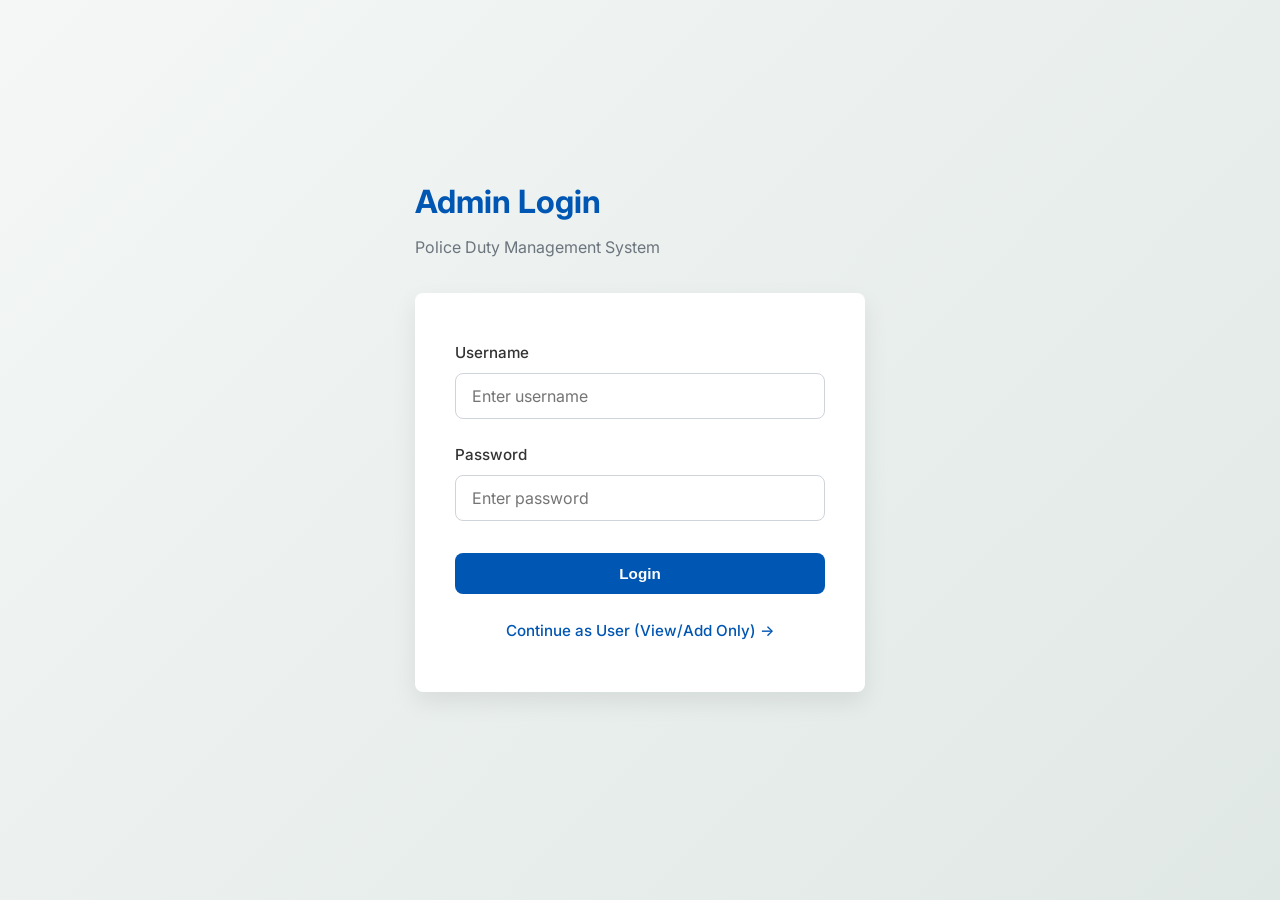
==== HTML/login.html @ b98be000 "go" ====
<!DOCTYPE html>
<html lang="en">

<head>
    <meta charset="UTF-8">
    <meta name="viewport" content="width=device-width, initial-scale=1.0">
    <title>Admin Login - Duty Management System</title>
    <!-- Google Fonts -->
    <link href="https://fonts.googleapis.com/css2?family=Inter:wght@300;400;500;600;700&display=swap" rel="stylesheet">
    <!-- Link to external CSS -->
    <link rel="stylesheet" href="style.css">
</head>

<body class="login-body">
    <div id="toast-container"></div>

    <div class="container login-container">
        <header class="header">
            <h2>Admin Login</h2>
            <p>Police Duty Management System</p>
        </header>

        <main class="card login-card">
            <form id="loginForm">
                <div class="form-group">
                    <label for="username">Username</label>
                    <input type="text" id="username" name="username" placeholder="Enter username" required>
                </div>

                <div class="form-group">
                    <label for="password">Password</label>
                    <input type="password" id="password" name="password" placeholder="Enter password" required>
                </div>

                <div class="button-group" style="margin-top: 2rem;">
                    <button type="submit" class="btn btn-primary" id="btnLogin" style="width: 100%; flex: 1 1 100%;">Login</button>
                </div>
            </form>
            
            <div style="text-align: center; margin-top: 1.5rem;">
                <a href="user.html" style="color: var(--primary-color); text-decoration: none; font-weight: 500; font-size: 0.95rem; transition: opacity 0.2s;" onmouseover="this.style.opacity='0.8'" onmouseout="this.style.opacity='1'">Continue as User (View/Add Only) &rarr;</a>
            </div>
        </main>
    </div>

    <!-- Link to external JS -->
    <script src="login.js"></script>
</body>

</html>
---- HTML/style.css ----
:root {
    --primary-color: #0056b3;
    --primary-hover: #004494;
    --secondary-color: #f8f9fa;
    --secondary-hover: #e2e6ea;
    --info-color: #17a2b8;
    --info-hover: #138496;
    --success-color: #28a745;
    --danger-color: #dc3545;
    --text-main: #333333;
    --text-muted: #6c757d;
    --bg-color: #f4f7f6;
    --card-bg: #ffffff;
    --border-color: #ced4da;
    --border-radius: 8px;
    --transition: all 0.3s ease;
    --shadow: 0 4px 6px rgba(0, 0, 0, 0.05), 0 1px 3px rgba(0, 0, 0, 0.1);
}

* {
    margin: 0;
    padding: 0;
    box-sizing: border-box;
}

body {
    font-family: 'Inter', sans-serif;
    background-color: var(--bg-color);
    color: var(--text-main);
    line-height: 1.6;
    display: flex;
    justify-content: center;
    padding: 2rem 1rem;
    min-height: 100vh;
}

.container {
    width: 100%;
    max-width: 600px;
}

.header {
    margin-bottom: 2rem;
}

.header-content {
    display: flex;
    justify-content: space-between;
    align-items: center;
    flex-wrap: wrap;
    gap: 1rem;
    text-align: left;
}

@media (max-width: 600px) {
    .header-content {
        flex-direction: column;
        text-align: center;
    }
}

.header h2 {
    font-size: 2rem;
    color: var(--primary-color);
    font-weight: 700;
    margin-bottom: 0.5rem;
}

.header p {
    color: var(--text-muted);
}

.card {
    background-color: var(--card-bg);
    border-radius: var(--border-radius);
    padding: 2rem;
    box-shadow: var(--shadow);
    margin-bottom: 2rem;
}

.form-group {
    margin-bottom: 1.5rem;
}

.form-group label {
    display: block;
    margin-bottom: 0.5rem;
    font-weight: 500;
    font-size: 0.95rem;
}

.form-group input,
.form-group select {
    width: 100%;
    padding: 0.75rem 1rem;
    font-size: 1rem;
    font-family: 'Inter', sans-serif;
    border: 1px solid var(--border-color);
    border-radius: var(--border-radius);
    transition: var(--transition);
    outline: none;
    background-color: #fff;
}

.form-group input:focus,
.form-group select:focus {
    border-color: var(--primary-color);
    box-shadow: 0 0 0 3px rgba(0, 86, 179, 0.1);
}

.select-wrapper {
    position: relative;
}

.select-wrapper::after {
    content: '\25BC';
    font-size: 0.8rem;
    color: var(--text-muted);
    position: absolute;
    right: 1rem;
    top: 50%;
    transform: translateY(-50%);
    pointer-events: none;
}

.form-group select {
    appearance: none;
    -webkit-appearance: none;
    -moz-appearance: none;
}

.button-group {
    display: flex;
    flex-wrap: wrap;
    gap: 0.75rem;
    margin-top: 2rem;
}

.btn {
    padding: 0.75rem 1.25rem;
    font-size: 0.95rem;
    font-weight: 600;
    border: none;
    border-radius: var(--border-radius);
    cursor: pointer;
    transition: var(--transition);
    display: inline-flex;
    align-items: center;
    justify-content: center;
    flex: 1 1 calc(50% - 0.75rem);
}

.btn:active {
    transform: translateY(1px);
}

.btn-primary {
    background-color: var(--primary-color);
    color: white;
}

.btn-primary:hover {
    background-color: var(--primary-hover);
}

.btn-outline {
    background-color: transparent;
    color: var(--text-main);
    border: 1px solid var(--border-color);
}

.btn-outline:hover {
    background-color: var(--secondary-hover);
}

.btn-info {
    background-color: var(--info-color);
    color: white;
}

.btn-info:hover {
    background-color: var(--info-hover);
}

/* Report Section */
.report-section {
    opacity: 1;
    transition: opacity 0.5s ease;
}

.report-section.hidden {
    display: none;
    opacity: 0;
}

.report-header {
    display: flex;
    justify-content: space-between;
    align-items: center;
    margin-bottom: 1rem;
    border-bottom: 2px solid var(--border-color);
    padding-bottom: 0.5rem;
    flex-wrap: wrap;
    gap: 1rem;
}

.report-header h3 {
    font-size: 1.5rem;
    color: var(--text-main);
}

.filter-group {
    display: flex;
    align-items: center;
    gap: 0.75rem;
}

.filter-group label {
    font-weight: 500;
    font-size: 0.95rem;
    white-space: nowrap;
}

.filter-group .select-wrapper {
    width: 200px;
}

.filter-group select {
    padding: 0.5rem 2rem 0.5rem 0.75rem;
}

@media (max-width: 600px) {
    .report-header {
        flex-direction: column;
        align-items: stretch;
        gap: 1rem;
    }
    .filter-group {
        flex-direction: column;
        align-items: stretch;
    }
    .filter-group .select-wrapper {
        width: 100%;
    }
}

.report-card {
    background: var(--card-bg);
    border-radius: var(--border-radius);
    padding: 1.5rem;
    margin-bottom: 1rem;
    box-shadow: var(--shadow);
    border-left: 4px solid var(--primary-color);
    transition: transform 0.2s ease;
}

.report-card:hover {
    transform: translateY(-2px);
}

.report-card-header {
    font-size: 1.1rem;
    font-weight: 600;
    color: var(--primary-color);
    margin-bottom: 0.75rem;
    display: flex;
    justify-content: space-between;
    align-items: center;
}

.report-card-actions {
    display: flex;
    gap: 0.5rem;
}

.action-btn {
    display: inline-flex;
    align-items: center;
    gap: 0.4rem;
    padding: 0.4rem 0.8rem;
    font-size: 0.85rem;
    font-weight: 600;
    font-family: 'Inter', sans-serif;
    border-radius: 6px;
    cursor: pointer;
    transition: all 0.2s ease;
    border: 1px solid transparent;
}

.action-btn svg {
    margin-top: -1px;
}

.edit-btn {
    background-color: transparent;
    color: var(--primary-color);
    border-color: var(--primary-color);
}

.edit-btn:hover {
    background-color: var(--primary-color);
    color: white;
}

.delete-btn {
    background-color: #fee2e2;
    color: var(--danger-color);
}

.delete-btn:hover {
    background-color: var(--danger-color);
    color: white;
}

.report-card-body p {
    margin-bottom: 0.5rem;
    font-size: 0.95rem;
}

.report-card-body p:last-child {
    margin-bottom: 0;
}

.report-card-body strong {
    color: var(--text-muted);
    font-weight: 600;
    width: 80px;
    display: inline-block;
}

.loader-container {
    display: flex;
    flex-direction: column;
    align-items: center;
    justify-content: center;
    padding: 2rem 0;
}

.loader {
    border: 4px solid #f3f3f3;
    border-top: 4px solid var(--primary-color);
    border-radius: 50%;
    width: 40px;
    height: 40px;
    animation: spin 1s linear infinite;
    margin-bottom: 1rem;
}

@keyframes spin {
    0% {
        transform: rotate(0deg);
    }

    100% {
        transform: rotate(360deg);
    }
}

.error-message {
    color: var(--danger-color);
    text-align: center;
    padding: 1rem;
    background: #f8d7da;
    border-radius: var(--border-radius);
    border: 1px solid #f5c6cb;
}

.empty-message {
    text-align: center;
    color: var(--text-muted);
    padding: 2rem;
    font-style: italic;
}

/* Toast Notifications */
#toast-container {
    position: fixed;
    top: 20px;
    right: 20px;
    z-index: 9999;
    display: flex;
    flex-direction: column;
    gap: 10px;
}

.toast {
    background-color: var(--card-bg);
    color: var(--text-main);
    padding: 1rem 1.5rem;
    border-radius: var(--border-radius);
    box-shadow: 0 4px 12px rgba(0, 0, 0, 0.15);
    display: flex;
    align-items: center;
    justify-content: space-between;
    min-width: 250px;
    transform: translateX(120%);
    opacity: 0;
    transition: all 0.3s cubic-bezier(0.68, -0.55, 0.265, 1.55);
}

.toast.show {
    transform: translateX(0);
    opacity: 1;
}

.toast.success {
    border-left: 4px solid var(--success-color);
}

.toast.error {
    border-left: 4px solid var(--danger-color);
}

.toast.info {
    border-left: 4px solid var(--info-color);
}

/* Modal Styles */
.modal {
    position: fixed;
    top: 0;
    left: 0;
    width: 100%;
    height: 100%;
    background-color: rgba(0, 0, 0, 0.5);
    display: flex;
    align-items: center;
    justify-content: center;
    z-index: 1000;
    opacity: 1;
    visibility: visible;
    transition: all 0.3s ease;
    backdrop-filter: blur(4px);
}

.modal.hidden {
    opacity: 0;
    visibility: hidden;
    pointer-events: none;
}

.modal-content {
    width: 100%;
    max-width: 500px;
    margin: 1rem;
    transform: translateY(0);
    transition: transform 0.3s ease;
}

.modal.hidden .modal-content {
    transform: translateY(-20px);
}

.modal-header {
    display: flex;
    justify-content: space-between;
    align-items: center;
    margin-bottom: 1.5rem;
    border-bottom: 1px solid var(--border-color);
    padding-bottom: 1rem;
}

.modal-header h3 {
    color: var(--primary-color);
    font-size: 1.25rem;
}

.close-btn {
    background: none;
    border: none;
    font-size: 1.5rem;
    cursor: pointer;
    color: var(--text-muted);
    transition: color 0.2s;
}

.close-btn:hover {
    color: var(--danger-color);
}

@media (max-width: 480px) {
    .btn {
        flex: 1 1 100%;
    }
}

/* Login Page Styles */
.login-body {
    background: linear-gradient(135deg, #f4f7f6 0%, #e0e8e5 100%);
    display: flex;
    align-items: center;
    justify-content: center;
    min-height: 100vh;
}

.login-container {
    max-width: 450px;
}

.login-card {
    padding: 3rem 2.5rem;
    box-shadow: 0 10px 25px rgba(0,0,0,0.08);
}

.btn-logout {
    padding: 0.5rem 1rem;
    font-size: 0.85rem;
    border-color: var(--danger-color);
    color: var(--danger-color);
    flex: 0 1 auto;
}

.btn-logout:hover {
    background-color: var(--danger-color);
    color: white;
}
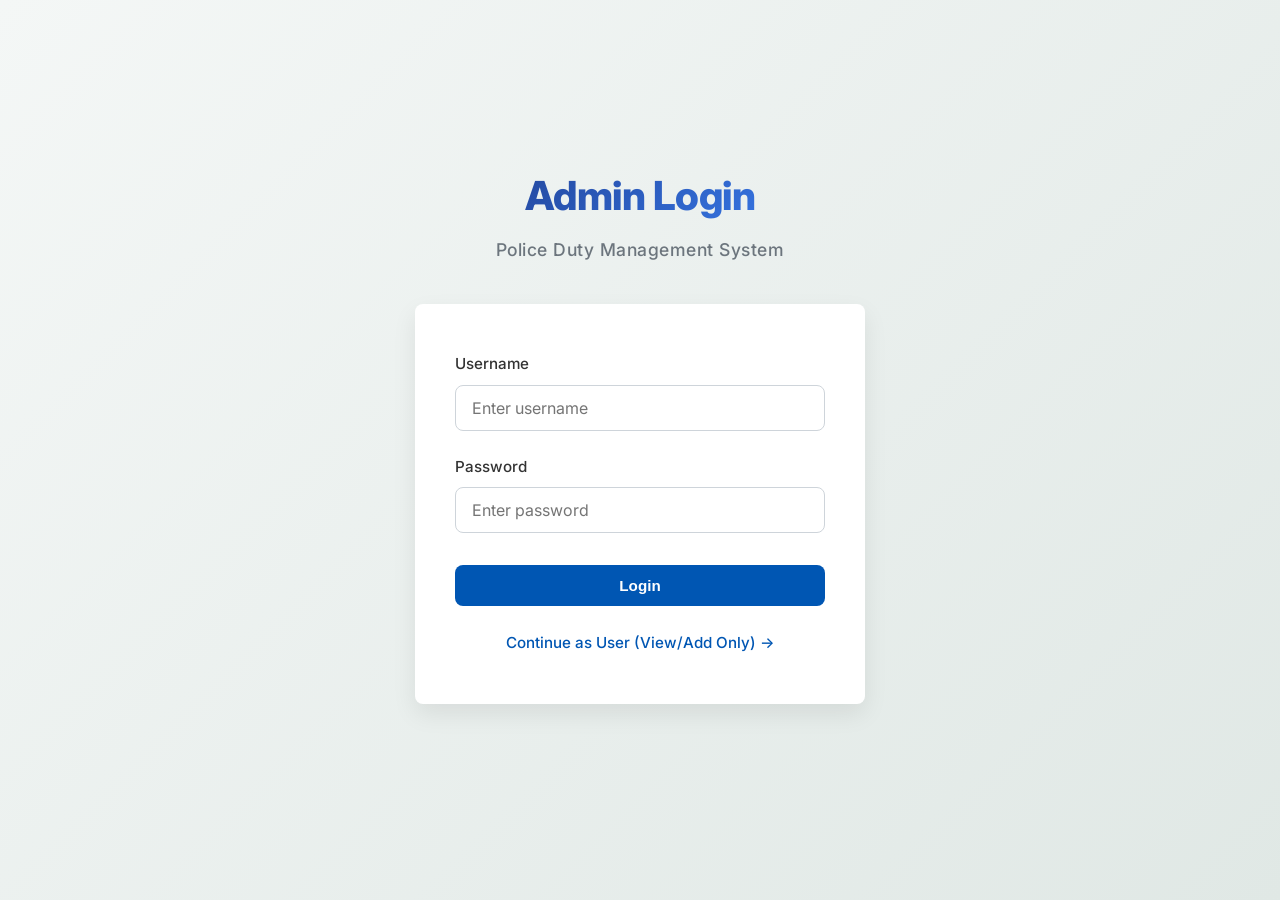
==== commit f42e0673: "go" ====
--- a/HTML/login.html
+++ b/HTML/login.html
@@ -15,7 +15,7 @@
     <div id="toast-container"></div>
 
     <div class="container login-container">
-        <header class="header">
+        <header class="login-header">
             <h2>Admin Login</h2>
             <p>Police Duty Management System</p>
         </header>
@@ -32,13 +32,13 @@
                     <input type="password" id="password" name="password" placeholder="Enter password" required>
                 </div>
 
-                <div class="button-group" style="margin-top: 2rem;">
-                    <button type="submit" class="btn btn-primary" id="btnLogin" style="width: 100%; flex: 1 1 100%;">Login</button>
+                <div class="button-group login-form-actions">
+                    <button type="submit" class="btn btn-primary btn-login" id="btnLogin">Login</button>
                 </div>
             </form>
             
-            <div style="text-align: center; margin-top: 1.5rem;">
-                <a href="user.html" style="color: var(--primary-color); text-decoration: none; font-weight: 500; font-size: 0.95rem; transition: opacity 0.2s;" onmouseover="this.style.opacity='0.8'" onmouseout="this.style.opacity='1'">Continue as User (View/Add Only) &rarr;</a>
+            <div class="login-links">
+                <a href="index.html" class="user-link" onclick="sessionStorage.setItem('isUserLoggedIn', 'true')">Continue as User (View/Add Only) &rarr;</a>
             </div>
         </main>
     </div>
--- a/HTML/style.css
+++ b/HTML/style.css
@@ -52,6 +52,15 @@
     text-align: left;
 }
 
+#headerActions {
+    display: flex;
+    gap: 0.5rem;
+}
+
+.d-none {
+    display: none;
+}
+
 @media (max-width: 600px) {
     .header-content {
         flex-direction: column;
@@ -124,9 +133,9 @@
 }
 
 .form-group select {
-    appearance: none;
     -webkit-appearance: none;
     -moz-appearance: none;
+    appearance: none;
 }
 
 .button-group {
@@ -235,10 +244,12 @@
         align-items: stretch;
         gap: 1rem;
     }
+
     .filter-group {
         flex-direction: column;
         align-items: stretch;
     }
+
     .filter-group .select-wrapper {
         width: 100%;
     }
@@ -430,6 +441,7 @@
     opacity: 1;
     visibility: visible;
     transition: all 0.3s ease;
+    -webkit-backdrop-filter: blur(4px);
     backdrop-filter: blur(4px);
 }
 
@@ -478,6 +490,10 @@
     color: var(--danger-color);
 }
 
+.modal .button-group {
+    margin-top: 1.5rem;
+}
+
 @media (max-width: 480px) {
     .btn {
         flex: 1 1 100%;
@@ -485,6 +501,28 @@
 }
 
 /* Login Page Styles */
+.login-header {
+    text-align: center;
+    margin-bottom: 2.5rem;
+}
+
+.login-header h2 {
+    font-size: 2.5rem;
+    font-weight: 800;
+    background: linear-gradient(135deg, #1e3a8a 0%, #3b82f6 100%);
+    -webkit-background-clip: text;
+    -webkit-text-fill-color: transparent;
+    margin-bottom: 0.5rem;
+    letter-spacing: -0.5px;
+}
+
+.login-header p {
+    color: var(--text-muted);
+    font-size: 1.1rem;
+    font-weight: 500;
+    letter-spacing: 0.5px;
+}
+
 .login-body {
     background: linear-gradient(135deg, #f4f7f6 0%, #e0e8e5 100%);
     display: flex;
@@ -499,7 +537,7 @@
 
 .login-card {
     padding: 3rem 2.5rem;
-    box-shadow: 0 10px 25px rgba(0,0,0,0.08);
+    box-shadow: 0 10px 25px rgba(0, 0, 0, 0.08);
 }
 
 .btn-logout {
@@ -513,4 +551,57 @@
 .btn-logout:hover {
     background-color: var(--danger-color);
     color: white;
+}
+
+.login-form-actions {
+    margin-top: 2rem;
+}
+
+.btn-login {
+    width: 100%;
+    flex: 1 1 100%;
+}
+
+.login-links {
+    text-align: center;
+    margin-top: 1.5rem;
+}
+
+.user-link {
+    color: var(--primary-color);
+    text-decoration: none;
+    font-weight: 500;
+    font-size: 0.95rem;
+    transition: opacity 0.2s;
+}
+
+.user-link:hover {
+    opacity: 0.8;
+}
+
+.btn-admin-login {
+    text-decoration: none;
+    padding: 0.5rem 1.2rem;
+    background: linear-gradient(135deg, #1e3a8a 0%, #3b82f6 100%);
+    color: white;
+    border-radius: 50px;
+    box-shadow: 0 4px 15px rgba(59, 130, 246, 0.4);
+    font-weight: 600;
+    font-size: 0.9rem;
+    display: inline-flex;
+    align-items: center;
+    justify-content: center;
+    transition: all 0.3s cubic-bezier(0.25, 0.8, 0.25, 1);
+    border: none;
+}
+
+.btn-admin-login:hover {
+    transform: translateY(-2px);
+    box-shadow: 0 6px 20px rgba(59, 130, 246, 0.6);
+    color: white;
+}
+
+.btn-admin-login:active {
+    transform: translateY(1px);
+    box-shadow: 0 2px 10px rgba(59, 130, 246, 0.4);
 }
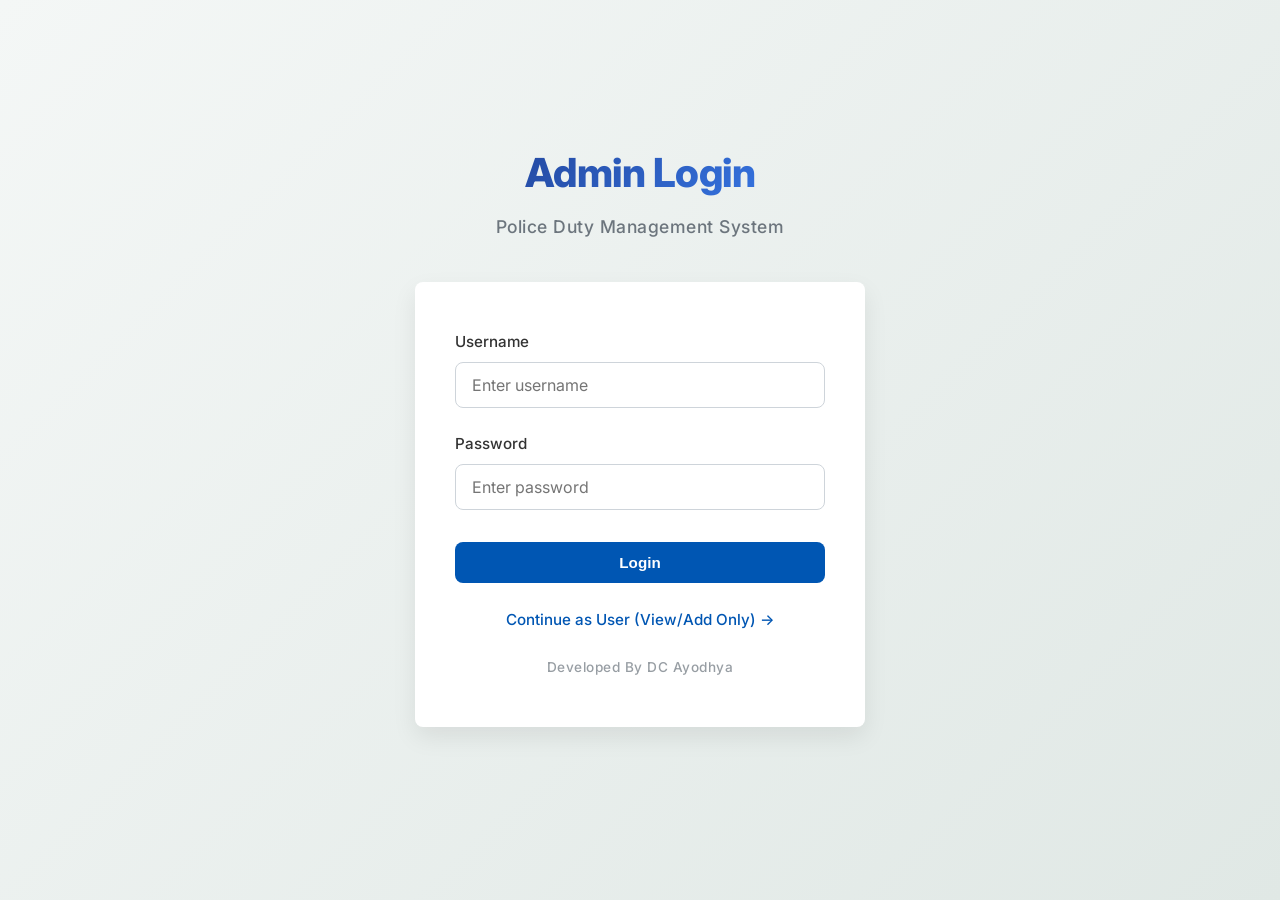
==== commit e7ecb5e5: "go" ====
--- a/HTML/login.html
+++ b/HTML/login.html
@@ -39,6 +39,7 @@
             
             <div class="login-links">
                 <a href="index.html" class="user-link" onclick="sessionStorage.setItem('isUserLoggedIn', 'true')">Continue as User (View/Add Only) &rarr;</a>
+                <p class="developer-credit">Developed By DC Ayodhya</p>
             </div>
         </main>
     </div>
--- a/HTML/style.css
+++ b/HTML/style.css
@@ -511,6 +511,7 @@
     font-weight: 800;
     background: linear-gradient(135deg, #1e3a8a 0%, #3b82f6 100%);
     -webkit-background-clip: text;
+    background-clip: text;
     -webkit-text-fill-color: transparent;
     margin-bottom: 0.5rem;
     letter-spacing: -0.5px;
@@ -577,6 +578,15 @@
 
 .user-link:hover {
     opacity: 0.8;
+}
+
+.developer-credit {
+    margin-top: 1.5rem;
+    font-size: 0.85rem;
+    color: var(--text-muted);
+    font-weight: 500;
+    opacity: 0.7;
+    letter-spacing: 0.5px;
 }
 
 .btn-admin-login {
@@ -604,4 +614,8 @@
 .btn-admin-login:active {
     transform: translateY(1px);
     box-shadow: 0 2px 10px rgba(59, 130, 246, 0.4);
+}
+
+.btn-admin-login svg {
+    margin-right: 6px;
 }
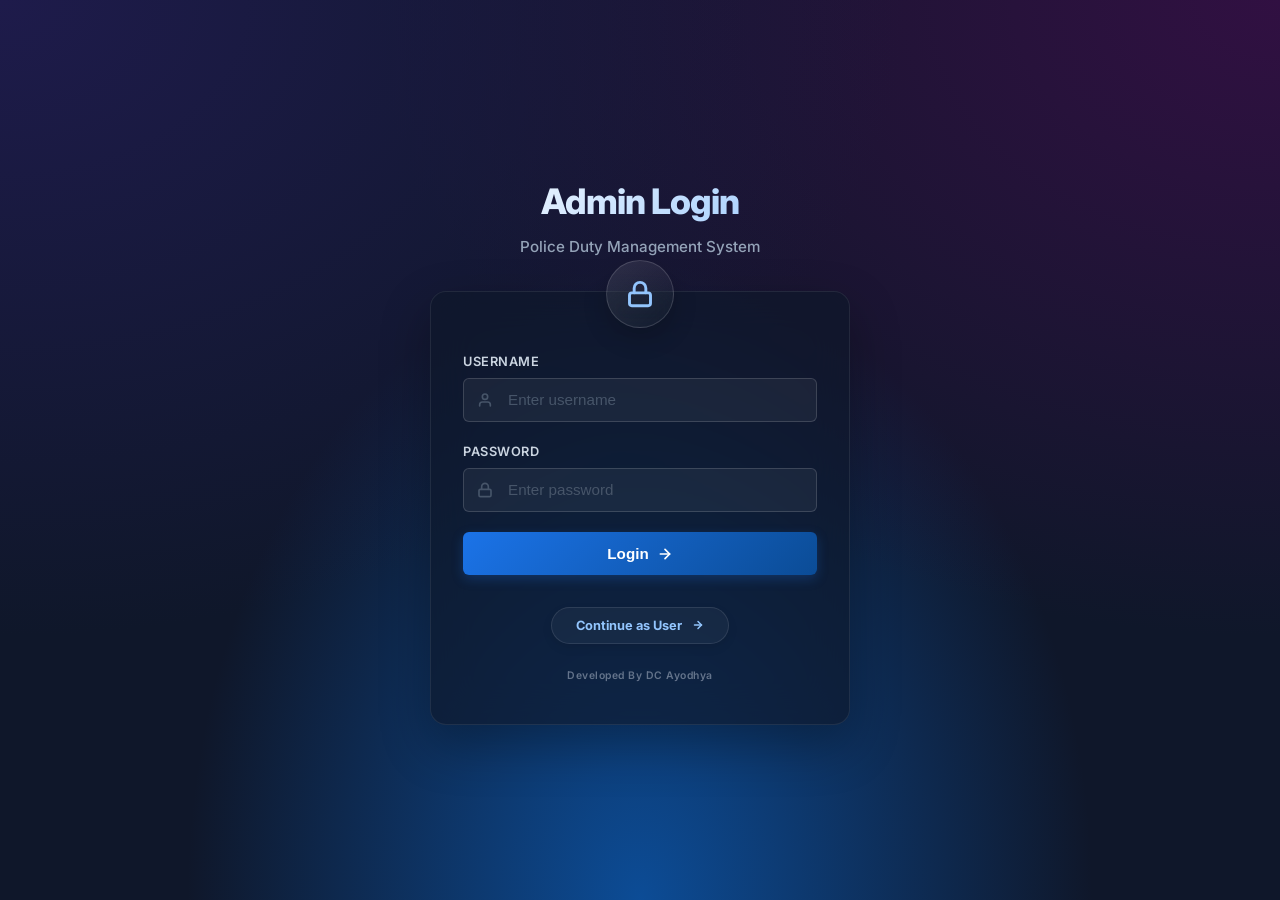
==== commit 4cfe7db0: "go" ====
--- a/HTML/login.html
+++ b/HTML/login.html
@@ -6,7 +6,7 @@
     <meta name="viewport" content="width=device-width, initial-scale=1.0">
     <title>Admin Login - Duty Management System</title>
     <!-- Google Fonts -->
-    <link href="https://fonts.googleapis.com/css2?family=Inter:wght@300;400;500;600;700&display=swap" rel="stylesheet">
+    <link href="https://fonts.googleapis.com/css2?family=Inter:wght@300;400;500;600;700;800&display=swap" rel="stylesheet">
     <!-- Link to external CSS -->
     <link rel="stylesheet" href="style.css">
 </head>
@@ -14,31 +14,72 @@
 <body class="login-body">
     <div id="toast-container"></div>
 
-    <div class="container login-container">
+    <div class="login-container">
         <header class="login-header">
             <h2>Admin Login</h2>
             <p>Police Duty Management System</p>
         </header>
 
-        <main class="card login-card">
+        <main class="login-card">
+            <!-- Pulsing Protective Emblem -->
+            <div class="login-badge" title="Secure Admin Access">
+                <svg xmlns="http://www.w3.org/2000/svg" width="28" height="28" viewBox="0 0 24 24" fill="none"
+                    stroke="currentColor" stroke-width="2.5" stroke-linecap="round" stroke-linejoin="round">
+                    <rect x="3" y="11" width="18" height="11" rx="2" ry="2"></rect>
+                    <path d="M7 11V7a5 5 0 0 1 10 0v4"></path>
+                </svg>
+            </div>
+
             <form id="loginForm">
                 <div class="form-group">
                     <label for="username">Username</label>
-                    <input type="text" id="username" name="username" placeholder="Enter username" required>
+                    <div class="input-icon-wrapper">
+                        <input type="text" id="username" name="username" placeholder="Enter username" required>
+                        <svg xmlns="http://www.w3.org/2000/svg" width="16" height="16" viewBox="0 0 24 24" fill="none"
+                            stroke="currentColor" stroke-width="2.5" stroke-linecap="round" stroke-linejoin="round"
+                            class="input-icon">
+                            <path d="M20 21v-2a4 4 0 0 0-4-4H8a4 4 0 0 0-4 4v2"></path>
+                            <circle cx="12" cy="7" r="4"></circle>
+                        </svg>
+                    </div>
                 </div>
 
                 <div class="form-group">
                     <label for="password">Password</label>
-                    <input type="password" id="password" name="password" placeholder="Enter password" required>
+                    <div class="input-icon-wrapper">
+                        <input type="password" id="password" name="password" placeholder="Enter password" required>
+                        <svg xmlns="http://www.w3.org/2000/svg" width="16" height="16" viewBox="0 0 24 24" fill="none"
+                            stroke="currentColor" stroke-width="2.5" stroke-linecap="round" stroke-linejoin="round"
+                            class="input-icon">
+                            <rect x="3" y="11" width="18" height="11" rx="2" ry="2"></rect>
+                            <path d="M7 11V7a5 5 0 0 1 10 0v4"></path>
+                        </svg>
+                    </div>
                 </div>
 
-                <div class="button-group login-form-actions">
-                    <button type="submit" class="btn btn-primary btn-login" id="btnLogin">Login</button>
+                <div class="login-form-actions">
+                    <button type="submit" class="btn-login" id="btnLogin">
+                        Login
+                        <svg xmlns="http://www.w3.org/2000/svg" width="16" height="16" viewBox="0 0 24 24" fill="none"
+                            stroke="currentColor" stroke-width="2.5" stroke-linecap="round" stroke-linejoin="round"
+                            style="margin-left: 8px;">
+                            <line x1="5" y1="12" x2="19" y2="12"></line>
+                            <polyline points="12 5 19 12 12 19"></polyline>
+                        </svg>
+                    </button>
                 </div>
             </form>
-            
+
             <div class="login-links">
-                <a href="index.html" class="user-link" onclick="sessionStorage.setItem('isUserLoggedIn', 'true')">Continue as User (View/Add Only) &rarr;</a>
+                <a href="index.html" class="user-link" onclick="sessionStorage.setItem('isUserLoggedIn', 'true')">
+                    Continue as User
+                    <svg xmlns="http://www.w3.org/2000/svg" width="12" height="12" viewBox="0 0 24 24" fill="none"
+                        stroke="currentColor" stroke-width="3" stroke-linecap="round" stroke-linejoin="round"
+                        style="margin-left: 4px;">
+                        <line x1="5" y1="12" x2="19" y2="12"></line>
+                        <polyline points="12 5 19 12 12 19"></polyline>
+                    </svg>
+                </a>
                 <p class="developer-credit">Developed By DC Ayodhya</p>
             </div>
         </main>
@@ -48,4 +89,4 @@
     <script src="login.js"></script>
 </body>
 
-</html>
+</html>
--- a/HTML/style.css
+++ b/HTML/style.css
@@ -1,20 +1,23 @@
 :root {
-    --primary-color: #0056b3;
-    --primary-hover: #004494;
-    --secondary-color: #f8f9fa;
-    --secondary-hover: #e2e6ea;
-    --info-color: #17a2b8;
-    --info-hover: #138496;
-    --success-color: #28a745;
-    --danger-color: #dc3545;
-    --text-main: #333333;
+    --primary-color: #0b4c96; /* Dark corporate blue */
+    --primary-hover: #083b75;
+    --primary-light: rgba(11, 76, 150, 0.08);
+    --secondary-color: #f8fafc;
+    --secondary-hover: #f1f5f9;
+    --info-color: #1b73e8; /* Vibrant Google/CEIR active blue */
+    --info-hover: #155cb0;
+    --success-color: #28a745; /* Clean green matching screenshot */
+    --success-hover: #218838;
+    --danger-color: #ef4444;
+    --danger-hover: #dc2626;
+    --text-main: #212529; /* Dark gray for high contrast */
     --text-muted: #6c757d;
-    --bg-color: #f4f7f6;
+    --bg-color: #f5f6f9; /* Soft background */
     --card-bg: #ffffff;
     --border-color: #ced4da;
-    --border-radius: 8px;
-    --transition: all 0.3s ease;
-    --shadow: 0 4px 6px rgba(0, 0, 0, 0.05), 0 1px 3px rgba(0, 0, 0, 0.1);
+    --border-radius: 6px;
+    --transition: all 0.2s ease-in-out;
+    --shadow: 0 2px 4px rgba(0, 0, 0, 0.04);
 }
 
 * {
@@ -27,195 +30,560 @@
     font-family: 'Inter', sans-serif;
     background-color: var(--bg-color);
     color: var(--text-main);
-    line-height: 1.6;
-    display: flex;
+    line-height: 1.5;
+    min-height: 100vh;
+    overflow-x: hidden;
+}
+
+/* ==========================================================================
+   Dashboard App Layout
+   ========================================================================== */
+
+.app-layout {
+    display: flex;
+    flex-direction: column;
+    min-height: 100vh;
+    transition: var(--transition);
+}
+
+/* Desktop layout adjustment when sidebar is visible */
+@media (min-width: 992px) {
+    .app-layout {
+        padding-left: 280px; /* Space for the persistent left sidebar */
+    }
+}
+
+/* ==========================================================================
+   Left Sidebar Navigation (CEIR Dark Blue Theme)
+   ========================================================================== */
+
+.sidebar {
+    position: fixed;
+    top: 0;
+    left: -280px; /* Hidden by default on mobile/tablet */
+    width: 280px;
+    height: 100%;
+    background-color: var(--primary-color);
+    z-index: 2000;
+    transition: all 0.3s cubic-bezier(0.16, 1, 0.3, 1);
+    display: flex;
+    flex-direction: column;
+    box-shadow: 4px 0 15px rgba(0, 0, 0, 0.05);
+}
+
+@media (min-width: 992px) {
+    .sidebar {
+        left: 0; /* Permanently open on desktop */
+    }
+}
+
+.sidebar.open {
+    left: 0; /* Slides open on mobile */
+}
+
+/* Sidebar Logo & Branding */
+.sidebar-logo {
+    display: flex;
+    align-items: center;
+    gap: 0.75rem;
+    padding: 1.5rem;
+    background-color: rgba(0, 0, 0, 0.15);
+    border-bottom: 1px solid rgba(255, 255, 255, 0.08);
+}
+
+.logo-icon {
+    font-size: 1.8rem;
+    background: #ffffff;
+    width: 42px;
+    height: 42px;
+    border-radius: 50%;
+    display: flex;
+    align-items: center;
     justify-content: center;
-    padding: 2rem 1rem;
-    min-height: 100vh;
-}
-
-.container {
+    box-shadow: 0 2px 6px rgba(0, 0, 0, 0.1);
+}
+
+.logo-text h2 {
+    font-size: 1.05rem;
+    font-weight: 800;
+    color: #ffffff;
+    letter-spacing: 0.2px;
+    line-height: 1.2;
+}
+
+.logo-text p {
+    font-size: 0.75rem;
+    color: rgba(255, 255, 255, 0.7);
+    font-weight: 500;
+}
+
+/* Sidebar Navigation Items */
+.sidebar-menu {
+    list-style: none;
+    display: flex;
+    flex-direction: column;
+    padding: 1.5rem 0.75rem;
+    gap: 0.4rem;
+    height: 100%;
+}
+
+.sidebar-item {
+    display: flex;
+    align-items: center;
+    gap: 0.85rem;
+    padding: 0.8rem 1.25rem;
+    border-radius: 4px;
+    color: rgba(255, 255, 255, 0.8);
+    text-decoration: none;
+    font-weight: 500;
+    font-size: 0.9rem;
+    cursor: pointer;
+    transition: var(--transition);
+    background: transparent;
+    border: none;
+    text-align: left;
+}
+
+.sidebar-item svg {
+    opacity: 0.8;
+}
+
+.sidebar-item:hover {
+    background-color: rgba(255, 255, 255, 0.07);
+    color: #ffffff;
+    padding-left: 1.5rem;
+}
+
+.sidebar-item.active {
+    background-color: var(--info-color); /* Light vibrant blue active key */
+    color: #ffffff;
+    font-weight: 700;
+}
+
+.sidebar-item.active svg {
+    opacity: 1;
+}
+
+/* Left Sidebar Background Overlay (Mobile Only) */
+.sidebar-overlay {
+    position: fixed;
+    top: 0;
+    left: 0;
     width: 100%;
-    max-width: 600px;
-}
-
-.header {
+    height: 100%;
+    background-color: rgba(0, 0, 0, 0.4);
+    z-index: 1999;
+    opacity: 0;
+    visibility: hidden;
+    transition: var(--transition);
+}
+
+.sidebar-overlay.show {
+    opacity: 1;
+    visibility: visible;
+}
+
+/* ==========================================================================
+   Top Header Bar
+   ========================================================================== */
+
+.top-header {
+    background-color: #ffffff;
+    border-bottom: 1px solid #e2e8f0;
+    height: 70px;
+    padding: 0 2rem;
+    display: flex;
+    justify-content: space-between;
+    align-items: center;
+    position: sticky;
+    top: 0;
+    z-index: 1000;
+}
+
+.header-left {
+    display: flex;
+    align-items: center;
+}
+
+/* Breadcrumbs (Home / System Statistics) */
+.breadcrumbs {
+    display: flex;
+    align-items: center;
+    gap: 0.5rem;
+    font-size: 0.85rem;
+    color: var(--text-muted);
+    font-weight: 500;
+    margin-left: 3.5rem; /* Leaves space for the fixed left button */
+}
+
+@media (min-width: 992px) {
+    .breadcrumbs {
+        margin-left: 0; /* Pulls back to start when left button floats off */
+    }
+}
+
+.breadcrumb-separator {
+    color: #ced4da;
+}
+
+.breadcrumb-item.active {
+    color: var(--text-main);
+    font-weight: 600;
+}
+
+.header-right {
+    display: flex;
+    align-items: center;
+    gap: 1.5rem;
+}
+
+.welcome-user {
+    font-size: 0.85rem;
+    color: var(--text-muted);
+    font-weight: 500;
+}
+
+/* ==========================================================================
+   Header Toggle and Action Controls
+   ========================================================================== */
+
+/* Hamburger Button at Top-Left */
+.btn-menu {
+    background: #ffffff;
+    border: 1px solid #ced4da;
+    border-radius: 4px;
+    width: 38px;
+    height: 34px;
+    display: inline-flex;
+    align-items: center;
+    justify-content: center;
+    cursor: pointer;
+    color: #495057;
+    transition: var(--transition);
+    box-shadow: 0 1px 3px rgba(0, 0, 0, 0.05);
+    outline: none;
+}
+
+.btn-menu:hover {
+    background-color: var(--secondary-hover);
+    color: var(--primary-color);
+    border-color: var(--text-muted);
+}
+
+.btn-menu:active {
+    transform: scale(0.95);
+}
+
+/* Logout Button */
+.btn-logout {
+    background: #ffffff !important;
+    border: 1px solid #ced4da !important;
+    border-radius: 4px !important;
+    padding: 0.45rem 1.25rem !important;
+    font-size: 0.85rem !important;
+    color: #495057 !important;
+    font-weight: 600 !important;
+    cursor: pointer;
+    display: inline-flex;
+    align-items: center;
+    justify-content: center;
+    transition: var(--transition);
+    box-shadow: 0 1px 3px rgba(0, 0, 0, 0.05);
+}
+
+.btn-logout:hover {
+    background-color: #fee2e2 !important;
+    border-color: #fca5a5 !important;
+    color: var(--danger-color) !important;
+}
+
+.btn-logout:active {
+    transform: scale(0.95);
+}
+
+/* ==========================================================================
+   Admin Stats Panel
+   ========================================================================== */
+
+.main-content {
+    padding: 2rem;
+    width: 100%;
+}
+
+.dashboard-stats {
     margin-bottom: 2rem;
-}
-
-.header-content {
-    display: flex;
-    justify-content: space-between;
-    align-items: center;
-    flex-wrap: wrap;
+    animation: fadeIn 0.3s ease;
+    max-width: 800px;
+    margin-left: auto;
+    margin-right: auto;
+}
+
+.stats-grid {
+    display: grid;
+    grid-template-columns: repeat(2, 1fr);
+    gap: 1.5rem;
+}
+
+@media (max-width: 576px) {
+    .stats-grid {
+        grid-template-columns: 1fr;
+    }
+}
+
+.stat-card {
+    background-color: #ffffff;
+    border: 1px solid #e2e8f0;
+    border-radius: 8px;
+    padding: 1.25rem;
+    display: flex;
+    align-items: center;
     gap: 1rem;
+    box-shadow: var(--shadow);
+}
+
+.stat-icon {
+    width: 42px;
+    height: 42px;
+    border-radius: 6px;
+    display: flex;
+    align-items: center;
+    justify-content: center;
+    flex-shrink: 0;
+}
+
+.icon-personnel {
+    background-color: #ebf5fe;
+    color: var(--info-color);
+}
+
+.icon-stations {
+    background-color: #e6f4ea;
+    color: var(--success-color);
+}
+
+.stat-info {
+    display: flex;
+    flex-direction: column;
+}
+
+.stat-label {
+    font-size: 0.75rem;
+    font-weight: 700;
+    color: var(--text-muted);
+    text-transform: uppercase;
+    letter-spacing: 0.5px;
+}
+
+.stat-value {
+    font-size: 1.4rem;
+    font-weight: 800;
+    color: var(--text-main);
+    line-height: 1.2;
+}
+
+/* ==========================================================================
+   High-Fidelity CEIR System Statistics Form Card
+   ========================================================================== */
+
+.ceir-card {
+    background-color: #ebf5fe; /* Light baby blue card background matching screenshot */
+    border: 1px solid #bbdefb;
+    border-radius: 12px;
+    padding: 3rem 2.5rem;
+    max-width: 800px;
+    margin: 1.5rem auto;
+    box-shadow: 0 4px 15px rgba(0, 0, 0, 0.03);
+}
+
+.ceir-card-header {
+    text-align: center;
+    margin-bottom: 2.5rem;
+}
+
+.ceir-card-header h2 {
+    font-size: 1.8rem;
+    font-weight: 700;
+    color: #0b4c96; /* Dark corporate blue title color */
+    letter-spacing: -0.5px;
+}
+
+/* Form Row Grid System matching references */
+.ceir-form {
+    display: flex;
+    flex-direction: column;
+    gap: 1.25rem;
+}
+
+.ceir-row {
+    display: flex;
+    flex-direction: row;
+    align-items: center;
+}
+
+@media (max-width: 576px) {
+    .ceir-row {
+        flex-direction: column;
+        align-items: flex-start;
+        gap: 0.4rem;
+    }
+}
+
+.ceir-label {
+    flex: 0 0 30%; /* 30% Width on left side */
+    font-weight: 600;
+    font-size: 0.9rem;
+    color: #495057;
     text-align: left;
 }
 
-#headerActions {
-    display: flex;
-    gap: 0.5rem;
-}
-
-.d-none {
-    display: none;
-}
-
-@media (max-width: 600px) {
-    .header-content {
-        flex-direction: column;
-        text-align: center;
-    }
-}
-
-.header h2 {
-    font-size: 2rem;
-    color: var(--primary-color);
-    font-weight: 700;
-    margin-bottom: 0.5rem;
-}
-
-.header p {
-    color: var(--text-muted);
-}
-
-.card {
-    background-color: var(--card-bg);
-    border-radius: var(--border-radius);
-    padding: 2rem;
-    box-shadow: var(--shadow);
-    margin-bottom: 2rem;
-}
-
-.form-group {
-    margin-bottom: 1.5rem;
-}
-
-.form-group label {
-    display: block;
-    margin-bottom: 0.5rem;
-    font-weight: 500;
+.ceir-value {
+    flex: 0 0 70%; /* 70% Width on right side */
+    width: 100%;
+}
+
+.ceir-value.static-text {
+    font-weight: 600;
     font-size: 0.95rem;
-}
-
-.form-group input,
-.form-group select {
+    color: #212529;
+    padding: 0.5rem 0;
+}
+
+/* Input Fields inside CEIR Value block */
+.ceir-value input[type="text"],
+.ceir-value select {
     width: 100%;
-    padding: 0.75rem 1rem;
-    font-size: 1rem;
+    padding: 0.55rem 0.85rem;
+    font-size: 0.9rem;
     font-family: 'Inter', sans-serif;
     border: 1px solid var(--border-color);
-    border-radius: var(--border-radius);
+    border-radius: 4px; /* Crisp square-ish corners matching reference */
+    background-color: #ffffff;
+    color: var(--text-main);
     transition: var(--transition);
     outline: none;
-    background-color: #fff;
-}
-
-.form-group input:focus,
-.form-group select:focus {
-    border-color: var(--primary-color);
-    box-shadow: 0 0 0 3px rgba(0, 86, 179, 0.1);
-}
-
-.select-wrapper {
+}
+
+.ceir-value input:focus,
+.ceir-value select:focus {
+    border-color: var(--info-color);
+    box-shadow: 0 0 0 3px rgba(27, 115, 232, 0.15);
+}
+
+/* Select wrapper styled elegantly */
+.ceir-select-wrapper {
     position: relative;
-}
-
-.select-wrapper::after {
+    width: 100%;
+}
+
+.ceir-select-wrapper select {
+    appearance: none;
+    -webkit-appearance: none;
+    padding-right: 2rem;
+}
+
+.ceir-select-wrapper::after {
     content: '\25BC';
-    font-size: 0.8rem;
-    color: var(--text-muted);
+    font-size: 0.7rem;
+    color: #6c757d;
     position: absolute;
-    right: 1rem;
+    right: 0.85rem;
     top: 50%;
     transform: translateY(-50%);
     pointer-events: none;
 }
 
-.form-group select {
-    -webkit-appearance: none;
-    -moz-appearance: none;
-    appearance: none;
-}
-
-.button-group {
-    display: flex;
-    flex-wrap: wrap;
+/* Form Submit and Reset Buttons Bar */
+.ceir-actions {
+    display: flex;
+    justify-content: center;
     gap: 0.75rem;
     margin-top: 2rem;
-}
-
-.btn {
-    padding: 0.75rem 1.25rem;
-    font-size: 0.95rem;
+    flex-wrap: wrap;
+}
+
+.btn-ceir-submit {
+    background-color: var(--success-color); /* Green background matching Submit button */
+    color: #ffffff;
+    border: none;
+    border-radius: 4px;
+    padding: 0.55rem 1.75rem;
+    font-size: 0.9rem;
     font-weight: 600;
-    border: none;
-    border-radius: var(--border-radius);
     cursor: pointer;
-    transition: var(--transition);
     display: inline-flex;
     align-items: center;
     justify-content: center;
-    flex: 1 1 calc(50% - 0.75rem);
-}
-
-.btn:active {
-    transform: translateY(1px);
-}
-
-.btn-primary {
-    background-color: var(--primary-color);
-    color: white;
-}
-
-.btn-primary:hover {
-    background-color: var(--primary-hover);
-}
-
-.btn-outline {
-    background-color: transparent;
-    color: var(--text-main);
-    border: 1px solid var(--border-color);
-}
-
-.btn-outline:hover {
+    transition: var(--transition);
+    box-shadow: 0 1px 3px rgba(0, 0, 0, 0.08);
+}
+
+.btn-ceir-submit:hover {
+    background-color: var(--success-hover);
+    transform: translateY(-1px);
+}
+
+.btn-ceir-submit:active {
+    transform: translateY(0);
+}
+
+.btn-ceir-reset {
+    background-color: #ffffff;
+    color: #495057;
+    border: 1px solid #ced4da;
+    border-radius: 4px;
+    padding: 0.55rem 1.75rem;
+    font-size: 0.9rem;
+    font-weight: 600;
+    cursor: pointer;
+    transition: var(--transition);
+    display: inline-flex;
+    align-items: center;
+    justify-content: center;
+}
+
+.btn-ceir-reset:hover {
     background-color: var(--secondary-hover);
-}
-
-.btn-info {
-    background-color: var(--info-color);
-    color: white;
-}
-
-.btn-info:hover {
-    background-color: var(--info-hover);
-}
-
-/* Report Section */
+    color: #212529;
+    border-color: #adb5bd;
+}
+
+.btn-ceir-reset:active {
+    transform: translateY(0);
+}
+
+/* ==========================================================================
+   Report Directory Section
+   ========================================================================== */
+
 .report-section {
-    opacity: 1;
-    transition: opacity 0.5s ease;
+    max-width: 800px;
+    margin: 3rem auto;
+    background-color: #ffffff;
+    border: 1px solid #e2e8f0;
+    border-radius: 8px;
+    padding: 2rem;
+    box-shadow: var(--shadow);
 }
 
 .report-section.hidden {
-    display: none;
-    opacity: 0;
+    display: none !important;
 }
 
 .report-header {
     display: flex;
     justify-content: space-between;
     align-items: center;
-    margin-bottom: 1rem;
-    border-bottom: 2px solid var(--border-color);
-    padding-bottom: 0.5rem;
+    border-bottom: 1.5px solid #f1f5f9;
+    padding-bottom: 1.25rem;
+    margin-bottom: 1.5rem;
     flex-wrap: wrap;
     gap: 1rem;
 }
 
 .report-header h3 {
-    font-size: 1.5rem;
-    color: var(--text-main);
+    font-size: 1.2rem;
+    font-weight: 700;
+    color: var(--primary-color);
 }
 
 .filter-group {
@@ -225,224 +593,127 @@
 }
 
 .filter-group label {
-    font-weight: 500;
-    font-size: 0.95rem;
-    white-space: nowrap;
-}
-
-.filter-group .select-wrapper {
-    width: 200px;
-}
-
-.filter-group select {
-    padding: 0.5rem 2rem 0.5rem 0.75rem;
-}
-
-@media (max-width: 600px) {
-    .report-header {
-        flex-direction: column;
-        align-items: stretch;
-        gap: 1rem;
-    }
-
-    .filter-group {
-        flex-direction: column;
-        align-items: stretch;
-    }
-
-    .filter-group .select-wrapper {
-        width: 100%;
-    }
-}
-
-.report-card {
-    background: var(--card-bg);
-    border-radius: var(--border-radius);
-    padding: 1.5rem;
-    margin-bottom: 1rem;
-    box-shadow: var(--shadow);
-    border-left: 4px solid var(--primary-color);
-    transition: transform 0.2s ease;
-}
-
-.report-card:hover {
-    transform: translateY(-2px);
-}
-
-.report-card-header {
-    font-size: 1.1rem;
-    font-weight: 600;
-    color: var(--primary-color);
-    margin-bottom: 0.75rem;
-    display: flex;
-    justify-content: space-between;
-    align-items: center;
-}
-
-.report-card-actions {
-    display: flex;
-    gap: 0.5rem;
-}
-
-.action-btn {
-    display: inline-flex;
-    align-items: center;
-    gap: 0.4rem;
-    padding: 0.4rem 0.8rem;
     font-size: 0.85rem;
     font-weight: 600;
-    font-family: 'Inter', sans-serif;
-    border-radius: 6px;
+    color: var(--text-muted);
+}
+
+.filter-group select {
+    padding: 0.45rem 1.75rem 0.45rem 0.75rem;
+    font-size: 0.85rem;
+    border-radius: 4px;
+    border: 1px solid var(--border-color);
+    background-color: #ffffff;
+    outline: none;
+}
+
+.report-container {
+    display: flex;
+    flex-direction: column;
+    gap: 1rem;
+}
+
+/* Directory Report Card */
+.report-card {
+    background-color: #ffffff;
+    border: 1px solid #e2e8f0;
+    border-radius: 8px;
+    padding: 1.25rem;
+    transition: var(--transition);
+    position: relative;
+    box-shadow: 0 1px 3px rgba(0, 0, 0, 0.02);
+}
+
+.report-card:hover {
+    box-shadow: 0 4px 12px rgba(0, 0, 0, 0.05);
+    transform: translateY(-2px);
+    border-color: #bbdefb;
+}
+
+.report-card-header {
+    display: flex;
+    justify-content: space-between;
+    align-items: center;
+    border-bottom: 1px solid #f1f5f9;
+    padding-bottom: 0.75rem;
+    margin-bottom: 0.75rem;
+}
+
+.report-card-header h4 {
+    font-size: 0.95rem;
+    font-weight: 700;
+    color: var(--primary-color);
+}
+
+.report-actions {
+    display: flex;
+    gap: 0.5rem;
+}
+
+.action-btn {
+    border: 1px solid transparent;
+    border-radius: 4px;
+    padding: 0.35rem 0.75rem;
+    font-size: 0.8rem;
+    font-weight: 600;
     cursor: pointer;
-    transition: all 0.2s ease;
-    border: 1px solid transparent;
-}
-
-.action-btn svg {
-    margin-top: -1px;
+    transition: var(--transition);
+    display: inline-flex;
+    align-items: center;
+    gap: 0.35rem;
 }
 
 .edit-btn {
-    background-color: transparent;
-    color: var(--primary-color);
-    border-color: var(--primary-color);
+    background-color: #ebf5fe;
+    color: var(--info-color);
+    border-color: #bbdefb;
 }
 
 .edit-btn:hover {
-    background-color: var(--primary-color);
-    color: white;
+    background-color: var(--info-color);
+    color: #ffffff;
 }
 
 .delete-btn {
     background-color: #fee2e2;
     color: var(--danger-color);
+    border-color: #fca5a5;
 }
 
 .delete-btn:hover {
     background-color: var(--danger-color);
-    color: white;
+    color: #ffffff;
 }
 
 .report-card-body p {
-    margin-bottom: 0.5rem;
-    font-size: 0.95rem;
-}
-
-.report-card-body p:last-child {
-    margin-bottom: 0;
-}
-
-.report-card-body strong {
-    color: var(--text-muted);
+    font-size: 0.85rem;
+    color: #495057;
+    margin-bottom: 0.4rem;
+}
+
+.report-card-body p strong {
+    color: #212529;
     font-weight: 600;
-    width: 80px;
-    display: inline-block;
-}
-
-.loader-container {
-    display: flex;
-    flex-direction: column;
-    align-items: center;
-    justify-content: center;
-    padding: 2rem 0;
-}
-
-.loader {
-    border: 4px solid #f3f3f3;
-    border-top: 4px solid var(--primary-color);
-    border-radius: 50%;
-    width: 40px;
-    height: 40px;
-    animation: spin 1s linear infinite;
-    margin-bottom: 1rem;
-}
-
-@keyframes spin {
-    0% {
-        transform: rotate(0deg);
-    }
-
-    100% {
-        transform: rotate(360deg);
-    }
-}
-
-.error-message {
-    color: var(--danger-color);
-    text-align: center;
-    padding: 1rem;
-    background: #f8d7da;
-    border-radius: var(--border-radius);
-    border: 1px solid #f5c6cb;
-}
-
-.empty-message {
-    text-align: center;
-    color: var(--text-muted);
-    padding: 2rem;
-    font-style: italic;
-}
-
-/* Toast Notifications */
-#toast-container {
-    position: fixed;
-    top: 20px;
-    right: 20px;
-    z-index: 9999;
-    display: flex;
-    flex-direction: column;
-    gap: 10px;
-}
-
-.toast {
-    background-color: var(--card-bg);
-    color: var(--text-main);
-    padding: 1rem 1.5rem;
-    border-radius: var(--border-radius);
-    box-shadow: 0 4px 12px rgba(0, 0, 0, 0.15);
-    display: flex;
-    align-items: center;
-    justify-content: space-between;
-    min-width: 250px;
-    transform: translateX(120%);
-    opacity: 0;
-    transition: all 0.3s cubic-bezier(0.68, -0.55, 0.265, 1.55);
-}
-
-.toast.show {
-    transform: translateX(0);
-    opacity: 1;
-}
-
-.toast.success {
-    border-left: 4px solid var(--success-color);
-}
-
-.toast.error {
-    border-left: 4px solid var(--danger-color);
-}
-
-.toast.info {
-    border-left: 4px solid var(--info-color);
-}
-
-/* Modal Styles */
+}
+
+/* ==========================================================================
+   Modals & Backdrop styles
+   ========================================================================== */
+
 .modal {
     position: fixed;
     top: 0;
     left: 0;
     width: 100%;
     height: 100%;
-    background-color: rgba(0, 0, 0, 0.5);
+    background-color: rgba(15, 23, 42, 0.4);
+    backdrop-filter: blur(4px);
+    -webkit-backdrop-filter: blur(4px);
     display: flex;
     align-items: center;
     justify-content: center;
-    z-index: 1000;
-    opacity: 1;
-    visibility: visible;
-    transition: all 0.3s ease;
-    -webkit-backdrop-filter: blur(4px);
-    backdrop-filter: blur(4px);
+    z-index: 3000;
+    transition: var(--transition);
 }
 
 .modal.hidden {
@@ -452,170 +723,421 @@
 }
 
 .modal-content {
-    width: 100%;
+    background: #ffffff;
+    border: 1px solid #e2e8f0;
+    border-radius: 12px;
+    width: 90%;
     max-width: 500px;
-    margin: 1rem;
-    transform: translateY(0);
-    transition: transform 0.3s ease;
-}
-
-.modal.hidden .modal-content {
-    transform: translateY(-20px);
+    padding: 2rem;
+    box-shadow: 0 10px 25px rgba(0, 0, 0, 0.1);
+    position: relative;
+    animation: zoomIn 0.25s ease-out;
 }
 
 .modal-header {
     display: flex;
     justify-content: space-between;
     align-items: center;
+    border-bottom: 1.5px solid #f1f5f9;
+    padding-bottom: 1rem;
     margin-bottom: 1.5rem;
-    border-bottom: 1px solid var(--border-color);
-    padding-bottom: 1rem;
 }
 
 .modal-header h3 {
+    font-size: 1.2rem;
+    font-weight: 700;
     color: var(--primary-color);
-    font-size: 1.25rem;
 }
 
 .close-btn {
     background: none;
     border: none;
     font-size: 1.5rem;
+    font-weight: 700;
     cursor: pointer;
     color: var(--text-muted);
-    transition: color 0.2s;
+    transition: var(--transition);
+    line-height: 1;
 }
 
 .close-btn:hover {
+    color: var(--text-main);
+}
+
+/* Input styles inside modal standard forms */
+.form-group {
+    margin-bottom: 1.25rem;
+}
+
+.form-group label {
+    display: block;
+    margin-bottom: 0.4rem;
+    font-size: 0.85rem;
+    font-weight: 600;
+    color: #495057;
+}
+
+.form-group input,
+.form-group select {
+    width: 100%;
+    padding: 0.55rem 0.85rem;
+    font-size: 0.9rem;
+    border: 1px solid var(--border-color);
+    border-radius: 4px;
+    outline: none;
+}
+
+.form-group input:focus,
+.form-group select:focus {
+    border-color: var(--info-color);
+    box-shadow: 0 0 0 3px rgba(27, 115, 232, 0.15);
+}
+
+.button-group {
+    display: flex;
+    justify-content: flex-end;
+    gap: 0.75rem;
+    margin-top: 2rem;
+}
+
+.btn {
+    border: 1px solid transparent;
+    border-radius: 4px;
+    padding: 0.5rem 1.25rem;
+    font-size: 0.85rem;
+    font-weight: 600;
+    cursor: pointer;
+    transition: var(--transition);
+}
+
+.btn-primary {
+    background-color: var(--info-color);
+    color: #ffffff;
+}
+
+.btn-primary:hover {
+    background-color: var(--info-hover);
+}
+
+.btn-outline {
+    background-color: #ffffff;
+    color: #495057;
+    border-color: #ced4da;
+}
+
+.btn-outline:hover {
+    background-color: var(--secondary-hover);
+}
+
+/* Loader Styles */
+.loader-container {
+    display: flex;
+    flex-direction: column;
+    align-items: center;
+    padding: 2rem 0;
+    gap: 0.75rem;
+    color: var(--text-muted);
+}
+
+.loader {
+    border: 3px solid #f3f3f3;
+    border-top: 3px solid var(--info-color);
+    border-radius: 50%;
+    width: 30px;
+    height: 30px;
+    animation: spin 1s linear infinite;
+}
+
+@keyframes spin {
+    0% { transform: rotate(0deg); }
+    100% { transform: rotate(360deg); }
+}
+
+/* Error message styles */
+.error-message {
+    text-align: center;
     color: var(--danger-color);
-}
-
-.modal .button-group {
+    padding: 1.5rem;
+    font-size: 0.9rem;
+    font-weight: 500;
+}
+
+/* Toaster Container for Warnings */
+#toast-container {
+    position: fixed;
+    bottom: 24px;
+    right: 24px;
+    z-index: 9999;
+    display: flex;
+    flex-direction: column;
+    gap: 10px;
+}
+
+.toast {
+    background: #ffffff;
+    border-left: 4px solid var(--info-color);
+    box-shadow: 0 4px 12px rgba(15, 23, 42, 0.1);
+    color: var(--text-main);
+    padding: 1rem 1.5rem;
+    border-radius: 4px;
+    font-weight: 600;
+    font-size: 0.85rem;
+    display: flex;
+    align-items: center;
+    justify-content: space-between;
+    min-width: 280px;
+    animation: slideInRight 0.35s cubic-bezier(0.175, 0.885, 0.32, 1.275);
+}
+
+.toast.success {
+    border-left-color: var(--success-color);
+}
+
+.toast.error {
+    border-left-color: var(--danger-color);
+}
+
+.toast.info {
+    border-left-color: var(--info-color);
+}
+
+/* ==========================================================================
+   Developer credits (adapted to bottom right of login page)
+   ========================================================================== */
+
+.developer-credit {
     margin-top: 1.5rem;
-}
-
-@media (max-width: 480px) {
-    .btn {
-        flex: 1 1 100%;
-    }
-}
-
-/* Login Page Styles */
+    font-size: 0.7rem;
+    color: var(--text-muted);
+    font-weight: 600;
+    text-align: right;
+    display: block;
+    letter-spacing: 0.5px;
+}
+
+/* ==========================================================================
+   Animations
+   ========================================================================== */
+
+@keyframes fadeIn {
+    from { opacity: 0; transform: translateY(-8px); }
+    to { opacity: 1; transform: translateY(0); }
+}
+
+@keyframes zoomIn {
+    from { opacity: 0; transform: scale(0.95); }
+    to { opacity: 1; transform: scale(1); }
+}
+
+@keyframes slideInRight {
+    from { transform: translateX(100%); opacity: 0; }
+    to { transform: translateX(0); opacity: 1; }
+}
+
+/* Utility Utilities */
+.d-none {
+    display: none !important;
+}
+
+/* ==========================================================================
+   Ultra-Premium Dark Glassmorphic Login Styles
+   ========================================================================== */
+
+.login-body {
+    background: radial-gradient(at 0% 0%, #1e1b4b 0px, transparent 50%),
+                radial-gradient(at 100% 0%, #311042 0px, transparent 50%),
+                radial-gradient(at 50% 100%, #0c4c96 0px, transparent 50%),
+                #0f172a;
+    color: #ffffff;
+    display: flex;
+    align-items: center;
+    justify-content: center;
+    min-height: 100vh;
+    padding: 1.5rem;
+}
+
+.login-container {
+    max-width: 420px;
+    width: 100%;
+    animation: fadeIn 0.4s ease-out;
+}
+
 .login-header {
     text-align: center;
-    margin-bottom: 2.5rem;
+    margin-bottom: 2rem;
 }
 
 .login-header h2 {
-    font-size: 2.5rem;
+    font-size: 2.2rem;
     font-weight: 800;
-    background: linear-gradient(135deg, #1e3a8a 0%, #3b82f6 100%);
+    letter-spacing: -1px;
+    background: linear-gradient(135deg, #ffffff 0%, #93c5fd 100%);
     -webkit-background-clip: text;
     background-clip: text;
     -webkit-text-fill-color: transparent;
     margin-bottom: 0.5rem;
-    letter-spacing: -0.5px;
 }
 
 .login-header p {
-    color: var(--text-muted);
-    font-size: 1.1rem;
+    color: #94a3b8;
+    font-size: 0.95rem;
     font-weight: 500;
+}
+
+.login-card {
+    background: rgba(15, 23, 42, 0.65) !important;
+    backdrop-filter: blur(20px) !important;
+    -webkit-backdrop-filter: blur(20px) !important;
+    border: 1px solid rgba(255, 255, 255, 0.08) !important;
+    box-shadow: 0 20px 50px rgba(0, 0, 0, 0.3) !important;
+    width: 100%;
+    border-radius: 16px !important;
+    padding: 2.5rem 2rem !important;
+    margin-bottom: 0 !important;
+    position: relative;
+}
+
+/* Pulsing Shield Lock Badge */
+.login-badge {
+    width: 68px;
+    height: 68px;
+    background: linear-gradient(135deg, rgba(255, 255, 255, 0.1) 0%, rgba(255, 255, 255, 0.02) 100%);
+    border: 1.5px solid rgba(255, 255, 255, 0.15);
+    border-radius: 50%;
+    display: flex;
+    align-items: center;
+    justify-content: center;
+    margin: -4.5rem auto 1.5rem auto; /* Overlaps card top beautifully! */
+    box-shadow: 0 10px 25px rgba(0, 0, 0, 0.2);
+    color: #93c5fd;
+    backdrop-filter: blur(10px);
+    -webkit-backdrop-filter: blur(10px);
+    animation: pulseGlow 2s infinite ease-in-out;
+}
+
+@keyframes pulseGlow {
+    0% { box-shadow: 0 0 0 0 rgba(27, 115, 232, 0.4), 0 10px 25px rgba(0, 0, 0, 0.2); }
+    70% { box-shadow: 0 0 0 15px rgba(27, 115, 232, 0), 0 10px 25px rgba(0, 0, 0, 0.2); }
+    100% { box-shadow: 0 0 0 0 rgba(27, 115, 232, 0), 0 10px 25px rgba(0, 0, 0, 0.2); }
+}
+
+.login-card .form-group label {
+    color: #cbd5e1 !important; /* Soft gray for dark background label */
+    font-size: 0.8rem;
     letter-spacing: 0.5px;
-}
-
-.login-body {
-    background: linear-gradient(135deg, #f4f7f6 0%, #e0e8e5 100%);
-    display: flex;
-    align-items: center;
-    justify-content: center;
-    min-height: 100vh;
-}
-
-.login-container {
-    max-width: 450px;
-}
-
-.login-card {
-    padding: 3rem 2.5rem;
-    box-shadow: 0 10px 25px rgba(0, 0, 0, 0.08);
-}
-
-.btn-logout {
-    padding: 0.5rem 1rem;
-    font-size: 0.85rem;
-    border-color: var(--danger-color);
-    color: var(--danger-color);
-    flex: 0 1 auto;
-}
-
-.btn-logout:hover {
-    background-color: var(--danger-color);
-    color: white;
-}
-
-.login-form-actions {
-    margin-top: 2rem;
+    text-transform: uppercase;
+}
+
+/* Input Icon Wrapper Logic */
+.input-icon-wrapper {
+    position: relative;
+    width: 100%;
+}
+
+.input-icon-wrapper .input-icon {
+    position: absolute;
+    left: 14px;
+    top: 50%;
+    transform: translateY(-50%);
+    color: #475569;
+    pointer-events: none;
+    transition: var(--transition);
+}
+
+.login-card .form-group input {
+    background: rgba(255, 255, 255, 0.05) !important;
+    border: 1px solid rgba(255, 255, 255, 0.15) !important;
+    color: #ffffff !important;
+    border-radius: 6px !important;
+    padding: 0.8rem 1rem 0.8rem 2.75rem !important; /* Left padding added for icon room! */
+    font-size: 0.95rem !important;
+    transition: var(--transition);
+    box-shadow: none !important;
+    width: 100%;
+}
+
+.login-card .form-group input::placeholder {
+    color: #475569 !important;
+}
+
+.login-card .form-group input:focus {
+    background: rgba(255, 255, 255, 0.08) !important;
+    border-color: var(--info-color) !important;
+    box-shadow: 0 0 0 3px rgba(27, 115, 232, 0.25) !important;
+}
+
+/* Glow SVG icon when input is active */
+.login-card .form-group input:focus + .input-icon {
+    color: var(--info-color) !important;
 }
 
 .btn-login {
     width: 100%;
-    flex: 1 1 100%;
+    background: linear-gradient(135deg, #1b73e8 0%, #0b4c96 100%) !important;
+    border: none !important;
+    border-radius: 6px !important;
+    color: #ffffff !important;
+    padding: 0.8rem !important;
+    font-weight: 700 !important;
+    font-size: 0.95rem !important;
+    cursor: pointer;
+    transition: var(--transition) !important;
+    box-shadow: 0 4px 12px rgba(27, 115, 232, 0.25) !important;
+    display: inline-flex;
+    align-items: center;
+    justify-content: center;
+}
+
+.btn-login:hover {
+    transform: translateY(-1px);
+    box-shadow: 0 6px 18px rgba(27, 115, 232, 0.4) !important;
+    background: linear-gradient(135deg, #155cb0 0%, #083b75 100%) !important;
+}
+
+.btn-login:active {
+    transform: translateY(0);
 }
 
 .login-links {
-    text-align: center;
-    margin-top: 1.5rem;
-}
-
+    margin-top: 2rem;
+    display: flex;
+    flex-direction: column;
+    align-items: center;
+    gap: 1rem;
+}
+
+/* User redirection button styled as a frosted glass pill button */
 .user-link {
-    color: var(--primary-color);
+    color: #93c5fd !important;
+    background: rgba(255, 255, 255, 0.04) !important;
+    border: 1px solid rgba(255, 255, 255, 0.1) !important;
+    border-radius: 50px !important;
+    padding: 0.5rem 1.5rem !important;
     text-decoration: none;
-    font-weight: 500;
-    font-size: 0.95rem;
-    transition: opacity 0.2s;
+    font-weight: 700;
+    font-size: 0.8rem !important;
+    transition: var(--transition);
+    display: inline-flex;
+    align-items: center;
+    gap: 0.35rem;
+    box-shadow: 0 4px 10px rgba(0, 0, 0, 0.1);
 }
 
 .user-link:hover {
-    opacity: 0.8;
-}
-
-.developer-credit {
-    margin-top: 1.5rem;
-    font-size: 0.85rem;
-    color: var(--text-muted);
-    font-weight: 500;
-    opacity: 0.7;
+    background: rgba(255, 255, 255, 0.08) !important;
+    border-color: rgba(255, 255, 255, 0.2) !important;
+    color: #ffffff !important;
+    transform: translateY(-1px);
+    box-shadow: 0 6px 15px rgba(0, 0, 0, 0.15);
+}
+
+.user-link:active {
+    transform: translateY(0);
+}
+
+.login-links .developer-credit {
+    font-size: 0.65rem !important;
+    color: #64748b !important;
     letter-spacing: 0.5px;
-}
-
-.btn-admin-login {
-    text-decoration: none;
-    padding: 0.5rem 1.2rem;
-    background: linear-gradient(135deg, #1e3a8a 0%, #3b82f6 100%);
-    color: white;
-    border-radius: 50px;
-    box-shadow: 0 4px 15px rgba(59, 130, 246, 0.4);
-    font-weight: 600;
-    font-size: 0.9rem;
-    display: inline-flex;
-    align-items: center;
-    justify-content: center;
-    transition: all 0.3s cubic-bezier(0.25, 0.8, 0.25, 1);
-    border: none;
-}
-
-.btn-admin-login:hover {
-    transform: translateY(-2px);
-    box-shadow: 0 6px 20px rgba(59, 130, 246, 0.6);
-    color: white;
-}
-
-.btn-admin-login:active {
-    transform: translateY(1px);
-    box-shadow: 0 2px 10px rgba(59, 130, 246, 0.4);
-}
-
-.btn-admin-login svg {
-    margin-right: 6px;
+    margin-top: 0.5rem;
 }
